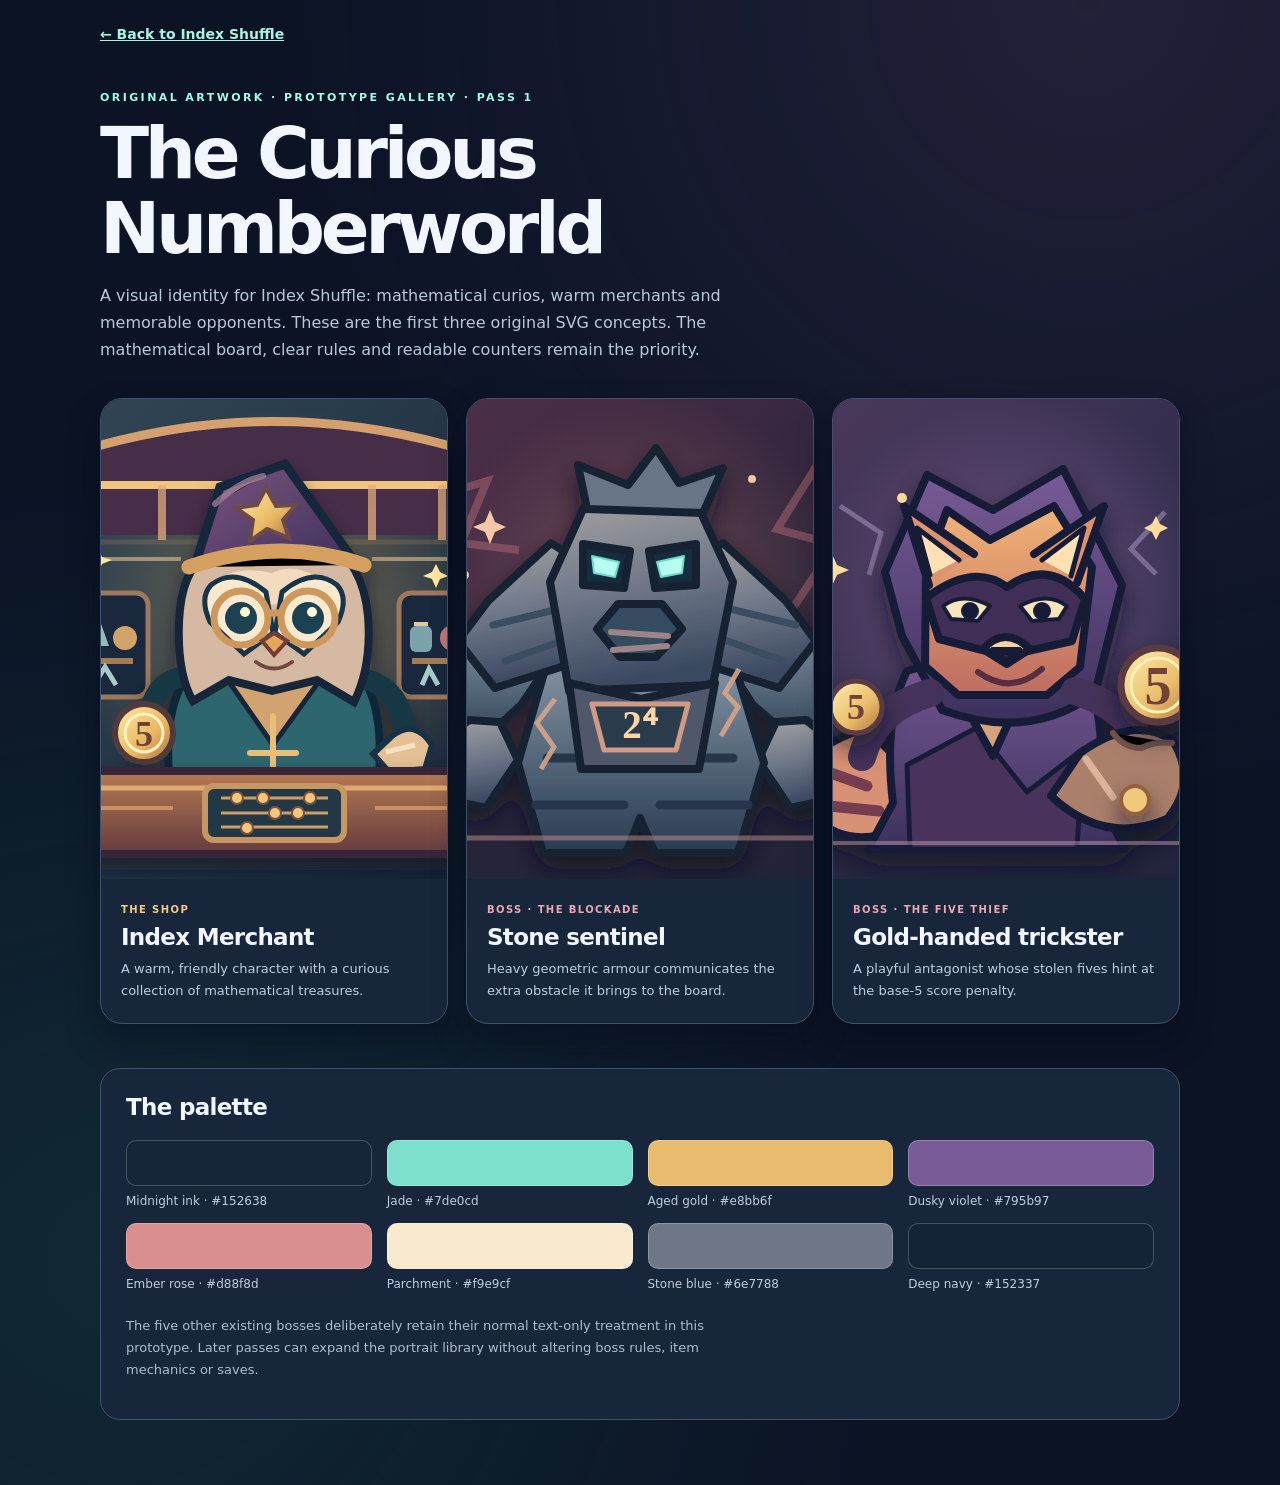
==== art-preview.html @ f87f4f94 "Document Numberworld visual identity and add static art preview gallery" ====
<!doctype html>
<html lang="en">
<head>
  <meta charset="utf-8">
  <meta name="viewport" content="width=device-width, initial-scale=1">
  <meta name="theme-color" content="#152337">
  <title>Art direction · Index Shuffle</title>
  <style>
    :root { color-scheme: dark; font-family: Inter, ui-sans-serif, system-ui, sans-serif;
      background: #0b1325; color: #f2f6ff; }
    * { box-sizing: border-box; }
    body { margin: 0; min-height: 100vh;
      background: radial-gradient(circle at 85% 0%, #42345666, transparent 43%),
      radial-gradient(circle at 9% 85%, #194a4b66, transparent 45%), #0b1325; }
    main { width: min(1080px, calc(100% - 32px)); margin: 0 auto; padding: 24px 0 65px; }
    a { color: #acf3df; }
    a:focus-visible { outline: 3px solid #ffce80; outline-offset: 5px; border-radius: 5px; }
    .back { display: inline-block; margin-bottom: 38px; font-size: 14px; font-weight: 750; }
    .eyebrow { color: #a4fae5; text-transform: uppercase; font-size: 11px; letter-spacing: .22em; font-weight: 900; }
    h1 { font-size: clamp(38px, 7vw, 72px); max-width: 15ch; margin: 12px 0 16px; letter-spacing: -.06em; line-height: 1.04; }
    .lede { color: #b8cada; max-width: 67ch; line-height: 1.7; margin-bottom: 35px; }
    .gallery { display: grid; grid-template-columns: repeat(3, minmax(0,1fr)); gap: 18px; }
    .portrait { overflow: hidden; border: 1px solid #41526d; border-radius: 22px; background: #18263c;
      box-shadow: 0 17px 33px #04091666; }
    .portrait img { display: block; width: 100%; aspect-ratio: 1; object-fit: cover; }
    .portrait section { padding: 19px 20px 22px; }
    .portrait .type { font-size: 10px; letter-spacing: .14em; font-weight: 900; color: #f2ca85; }
    .portrait.boss .type { color: #e9a7b4; }
    h2 { margin: 7px 0 8px; letter-spacing: -.03em; font-size: 23px; }
    .portrait p { margin: 0; color: #bfcede; line-height: 1.65; font-size: 13px; }
    .tokens { margin-top: 44px; padding: 25px; border: 1px solid #41526d;
      border-radius: 20px; background: #17263b; }
    .tokens h2 { margin: 0 0 20px; }
    .swatches { display: grid; grid-template-columns: repeat(4, 1fr); gap: 15px; }
    .swatch { font-size: 12px; color: #bfcede; display: flex; flex-direction: column; gap: 8px; }
    .swatch i { display: block; height: 46px; border-radius: 10px; border: 1px solid #ffffff35; }
    .note { margin-top: 24px; color: #aebed0; font-size: 13px; line-height: 1.7; max-width: 70ch; }
    @media(max-width: 760px) { .gallery { grid-template-columns: 1fr; }
      .portrait { display: grid; grid-template-columns: minmax(0, 44%) 1fr; align-items: center; }
      .portrait section { padding: 16px; } .swatches { grid-template-columns: repeat(2, 1fr); } }
    @media(max-width: 470px) { .portrait { display: block; } }
  </style>
</head>
<body>
  <main>
    <a class="back" href="./">← Back to Index Shuffle</a>
    <header>
      <p class="eyebrow">Original artwork · Prototype gallery · Pass 1</p>
      <h1>The Curious Numberworld</h1>
      <p class="lede">A visual identity for Index Shuffle: mathematical curios, warm merchants and
        memorable opponents. These are the first three original SVG concepts. The mathematical
        board, clear rules and readable counters remain the priority.</p>
    </header>
    <div class="gallery">
      <article class="portrait">
        <img src="assets/art/index-merchant.svg" alt="Clockwork owl merchant with purple hat, glowing coins and an abacus." width="480" height="480">
        <section><span class="type">THE SHOP</span><h2>Index Merchant</h2>
          <p>A warm, friendly character with a curious collection of mathematical treasures.</p></section>
      </article>
      <article class="portrait boss">
        <img src="assets/art/boss-blockade.svg" alt="A monumental stone guardian made of numbered blocks." width="480" height="480">
        <section><span class="type">BOSS · THE BLOCKADE</span><h2>Stone sentinel</h2>
          <p>Heavy geometric armour communicates the extra obstacle it brings to the board.</p></section>
      </article>
      <article class="portrait boss">
        <img src="assets/art/boss-five-thief.svg" alt="Masked fox-like thief with golden fives." width="480" height="480">
        <section><span class="type">BOSS · THE FIVE THIEF</span><h2>Gold-handed trickster</h2>
          <p>A playful antagonist whose stolen fives hint at the base-5 score penalty.</p></section>
      </article>
    </div>
    <section class="tokens" aria-labelledby="palette">
      <h2 id="palette">The palette</h2>
      <div class="swatches">
        <div class="swatch"><i style="background:#152638"></i>Midnight ink · #152638</div>
        <div class="swatch"><i style="background:#7de0cd"></i>Jade · #7de0cd</div>
        <div class="swatch"><i style="background:#e8bb6f"></i>Aged gold · #e8bb6f</div>
        <div class="swatch"><i style="background:#795b97"></i>Dusky violet · #795b97</div>
        <div class="swatch"><i style="background:#d88f8d"></i>Ember rose · #d88f8d</div>
        <div class="swatch"><i style="background:#f9e9cf"></i>Parchment · #f9e9cf</div>
        <div class="swatch"><i style="background:#6e7788"></i>Stone blue · #6e7788</div>
        <div class="swatch"><i style="background:#152337"></i>Deep navy · #152337</div>
      </div>
      <p class="note">The five other existing bosses deliberately retain their normal text-only
        treatment in this prototype. Later passes can expand the portrait library without altering
        boss rules, item mechanics or saves.</p>
    </section>
  </main>
</body>
</html>
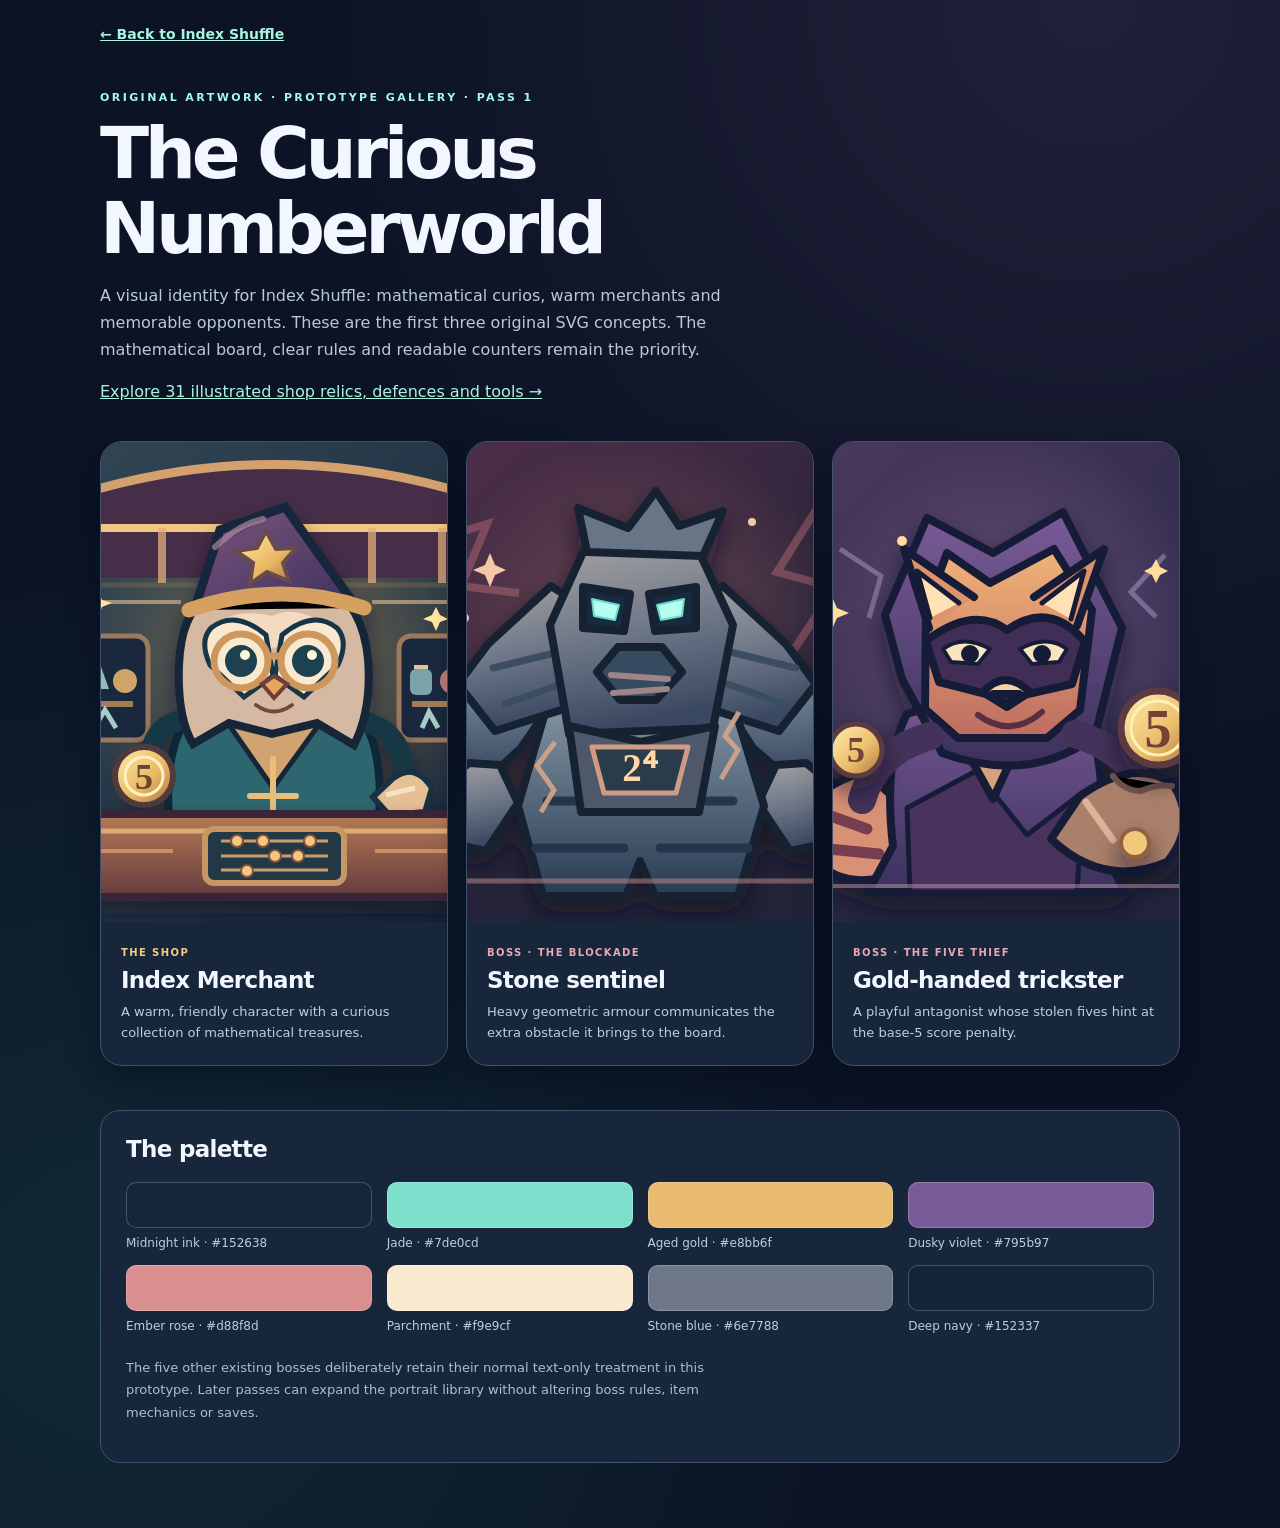
==== commit 361ad337: "Add 31-item shop illustration gallery and update Numberworld art documentation" ====
--- a/art-preview.html
+++ b/art-preview.html
@@ -50,6 +50,8 @@
       <p class="lede">A visual identity for Index Shuffle: mathematical curios, warm merchants and
         memorable opponents. These are the first three original SVG concepts. The mathematical
         board, clear rules and readable counters remain the priority.</p>
+      <p class="lede" style="margin-top:-20px"><a href="item-gallery.html">
+        Explore 31 illustrated shop relics, defences and tools →</a></p>
     </header>
     <div class="gallery">
       <article class="portrait">
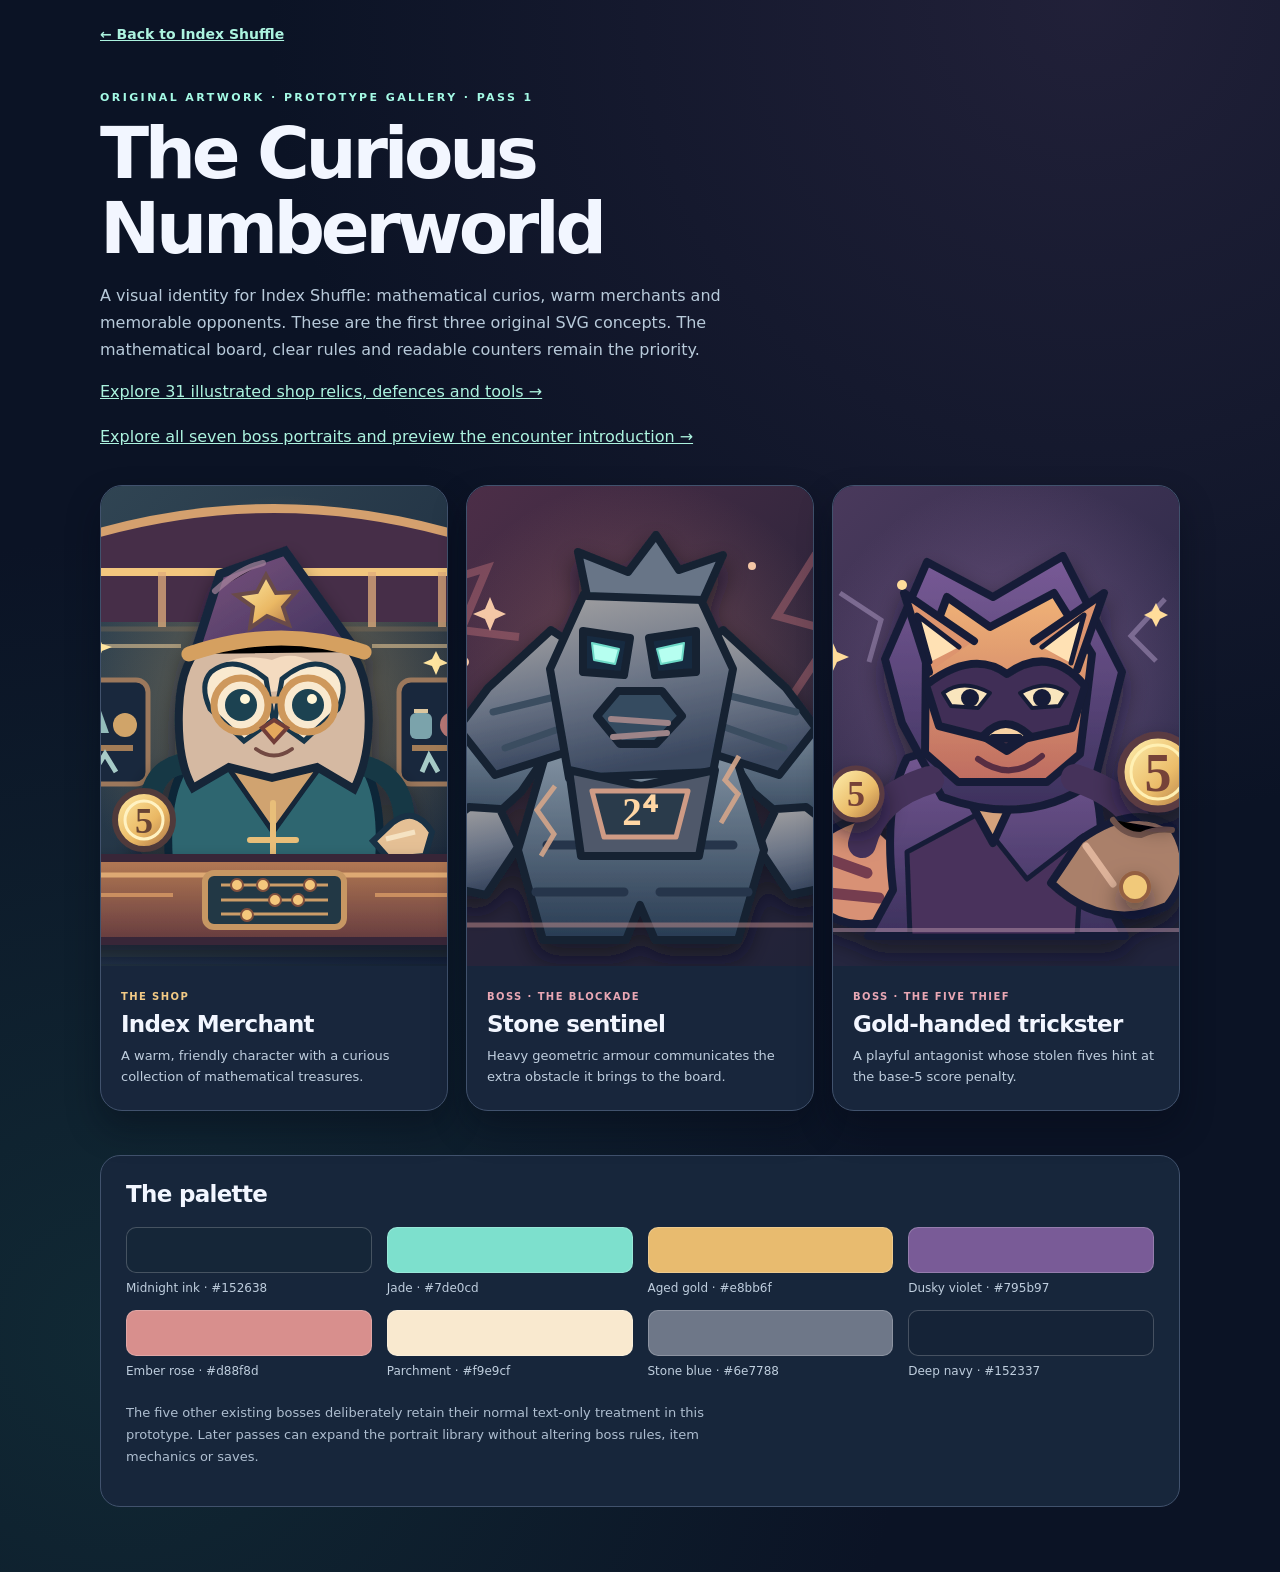
==== commit ac20f458: "Add seven-boss portrait gallery and encounter preview; document cinematic boundaries" ====
--- a/art-preview.html
+++ b/art-preview.html
@@ -52,6 +52,8 @@
         board, clear rules and readable counters remain the priority.</p>
       <p class="lede" style="margin-top:-20px"><a href="item-gallery.html">
         Explore 31 illustrated shop relics, defences and tools →</a></p>
+      <p class="lede" style="margin-top:-18px"><a href="boss-gallery.html">
+        Explore all seven boss portraits and preview the encounter introduction →</a></p>
     </header>
     <div class="gallery">
       <article class="portrait">
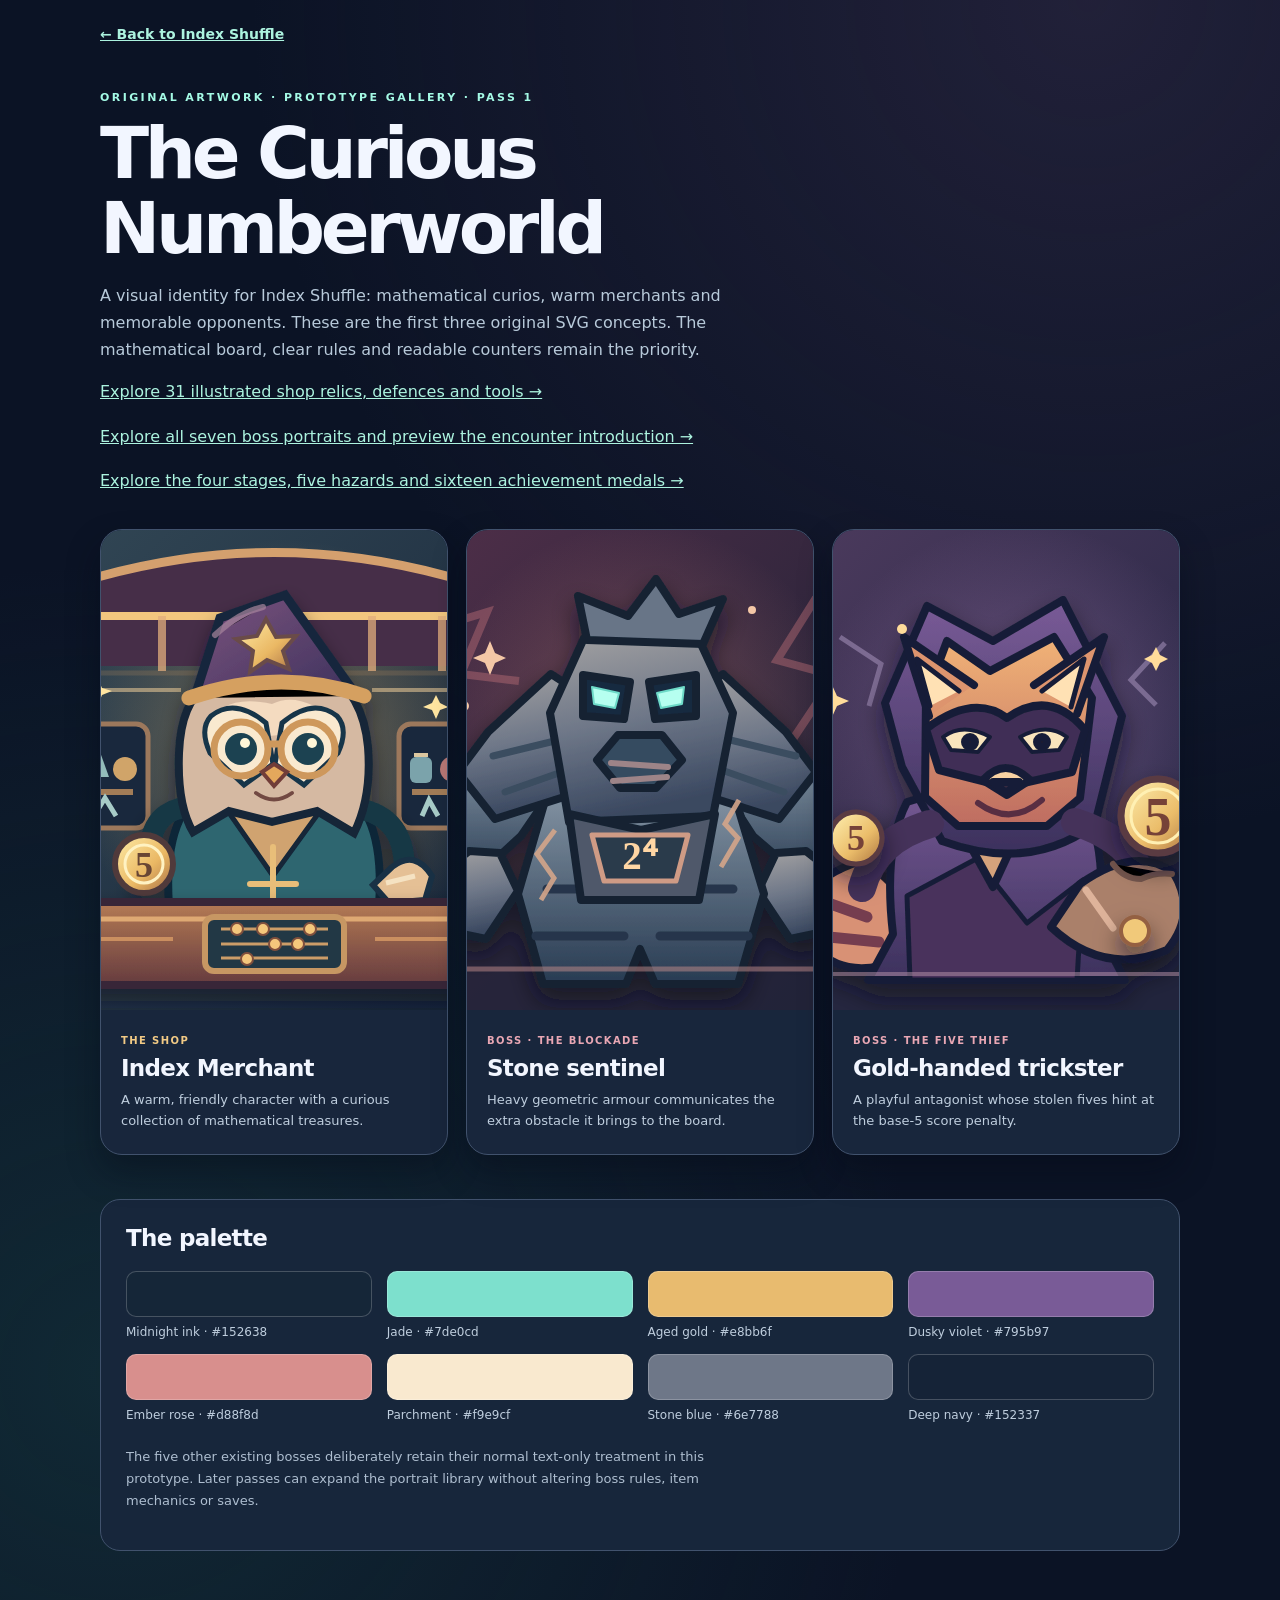
==== commit 3ee1a5e3: "Document world art Pass 4 and add preview gallery for realms, hazards and medals" ====
--- a/art-preview.html
+++ b/art-preview.html
@@ -54,6 +54,8 @@
         Explore 31 illustrated shop relics, defences and tools →</a></p>
       <p class="lede" style="margin-top:-18px"><a href="boss-gallery.html">
         Explore all seven boss portraits and preview the encounter introduction →</a></p>
+      <p class="lede" style="margin-top:-18px"><a href="world-gallery.html">
+        Explore the four stages, five hazards and sixteen achievement medals →</a></p>
     </header>
     <div class="gallery">
       <article class="portrait">
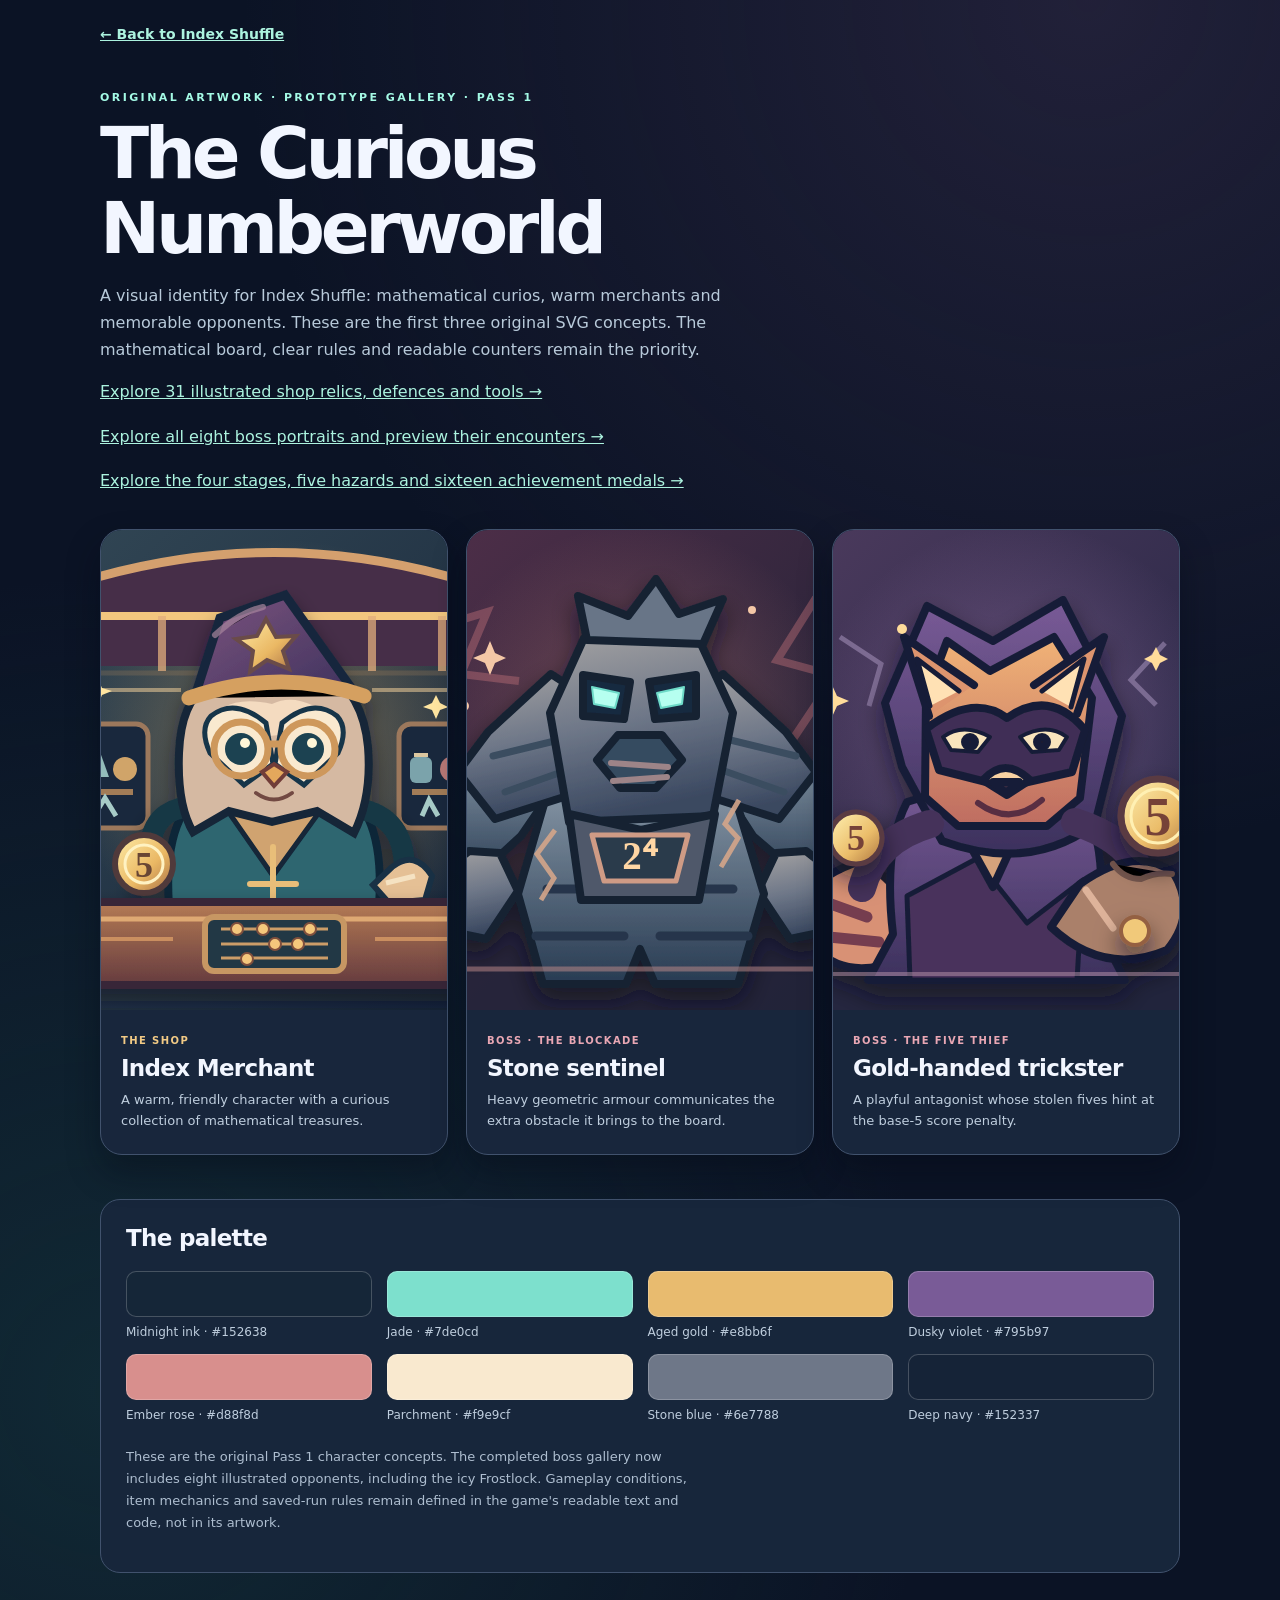
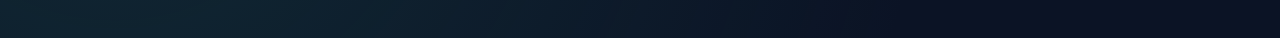
==== commit cc9ed35c: "Refresh character concept gallery links for the eighth illustrated boss" ====
--- a/art-preview.html
+++ b/art-preview.html
@@ -53,7 +53,7 @@
       <p class="lede" style="margin-top:-20px"><a href="item-gallery.html">
         Explore 31 illustrated shop relics, defences and tools →</a></p>
       <p class="lede" style="margin-top:-18px"><a href="boss-gallery.html">
-        Explore all seven boss portraits and preview the encounter introduction →</a></p>
+        Explore all eight boss portraits and preview their encounters →</a></p>
       <p class="lede" style="margin-top:-18px"><a href="world-gallery.html">
         Explore the four stages, five hazards and sixteen achievement medals →</a></p>
     </header>
@@ -86,9 +86,10 @@
         <div class="swatch"><i style="background:#6e7788"></i>Stone blue · #6e7788</div>
         <div class="swatch"><i style="background:#152337"></i>Deep navy · #152337</div>
       </div>
-      <p class="note">The five other existing bosses deliberately retain their normal text-only
-        treatment in this prototype. Later passes can expand the portrait library without altering
-        boss rules, item mechanics or saves.</p>
+      <p class="note">These are the original Pass 1 character concepts. The completed
+        boss gallery now includes eight illustrated opponents, including the icy Frostlock.
+        Gameplay conditions, item mechanics and saved-run rules remain defined in the
+        game's readable text and code, not in its artwork.</p>
     </section>
   </main>
 </body>
